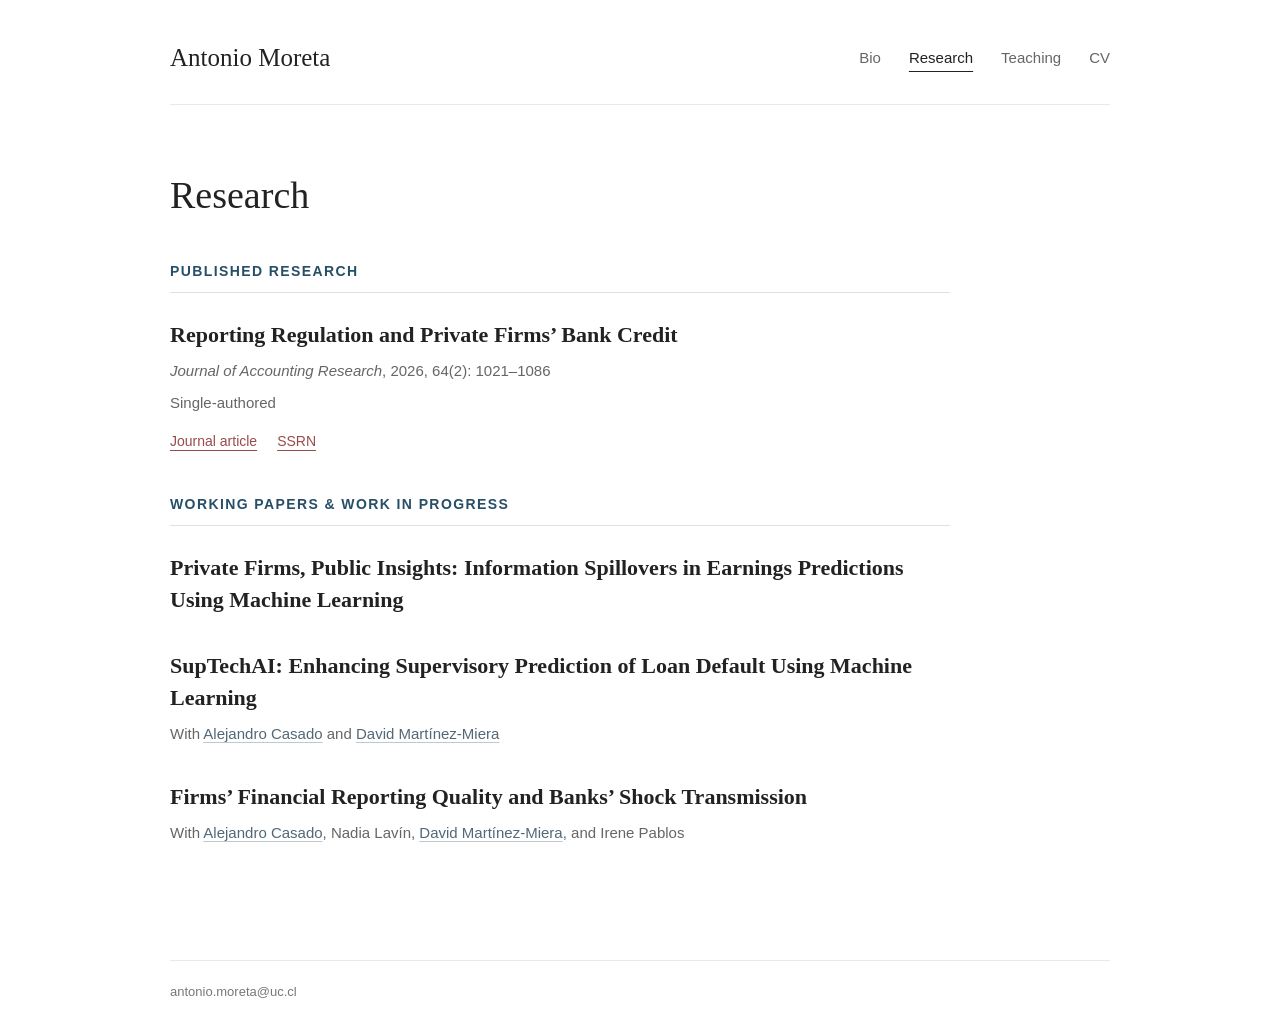
==== research.html @ 1a173d56 "Add files via upload" ====
<!doctype html><html lang="en"><head><meta charset="utf-8"><meta name="viewport" content="width=device-width, initial-scale=1"><title>Antonio Moreta — Research</title><meta name="description" content="Antonio Moreta, Assistant Professor of Accounting at Pontificia Universidad Católica de Chile. Research in private firms, financial reporting, and debt markets."><link rel="stylesheet" href="style.css"></head><body><a class="skip" href="#main">Skip to content</a><div class="wrap"><header><a class="name" href="index.html">Antonio Moreta</a><nav aria-label="Main navigation"><a href="index.html">Bio</a><a href="research.html" aria-current="page">Research</a><a href="teaching.html">Teaching</a><a href="assets/cv.pdf">CV</a></nav></header><main id="main"><div class="content"><h1>Research</h1><h2>Published Research</h2><article class="paper"><h3>Reporting Regulation and Private Firms’ Bank Credit</h3><p class="meta"><em>Journal of Accounting Research</em>, 2026, 64(2): 1021–1086</p><p class="meta">Single-authored</p><div class="paper-links"><a href="https://onlinelibrary.wiley.com/doi/10.1111/1475-679X.70025">Journal article</a><a href="https://papers.ssrn.com/sol3/papers.cfm?abstract_id=4716900">SSRN</a></div></article><h2>Working Papers &amp; Work in Progress</h2><article class="paper"><h3>Private Firms, Public Insights: Information Spillovers in Earnings Predictions Using Machine Learning</h3></article><article class="paper"><h3>SupTechAI: Enhancing Supervisory Prediction of Loan Default Using Machine Learning</h3><p class="meta">With <a href="https://alejandrocasado.com/">Alejandro Casado</a> and <a href="https://martinezmiera.com/">David Martínez-Miera</a></p></article><article class="paper"><h3>Firms’ Financial Reporting Quality and Banks’ Shock Transmission</h3><p class="meta">With <a href="https://alejandrocasado.com/">Alejandro Casado</a>, Nadia Lavín, <a href="https://martinezmiera.com/">David Martínez-Miera</a>, and Irene Pablos</p></article></div></main><footer><a href="mailto:antonio.moreta@uc.cl">antonio.moreta@uc.cl</a></footer></div></body></html>
---- style.css ----
*{box-sizing:border-box}html{font-size:17px}body{margin:0;background:#fff;color:#30343a;font-family:Arial,Helvetica,sans-serif;line-height:1.75}a{color:#284f68;text-decoration:none}a:hover{text-decoration:underline}a:focus-visible{outline:2px solid #284f68;outline-offset:6px}.wrap{max-width:1020px;margin:auto;padding:0 40px}header{display:flex;justify-content:space-between;align-items:center;padding:36px 0 24px;border-bottom:1px solid #e9e9e9}.name{font-family:Georgia,serif;font-size:25px;color:#222}nav{display:flex;gap:28px;font-size:15px}nav a{color:#666}nav a[aria-current]{color:#222;text-decoration:underline;text-underline-offset:8px}main{padding:66px 0 80px;min-height:65vh}.bio{display:grid;grid-template-columns:240px 1fr;gap:56px;align-items:start}.portrait{width:240px;height:340px;object-fit:cover;object-position:center 27%}h1,h2,h3{font-family:Georgia,'Times New Roman',serif;font-weight:400;color:#222;line-height:1.3}h1{font-size:38px;margin:0 0 12px}h2{font-size:25px;margin:45px 0 25px}h2:first-of-type{margin-top:36px}h3{font-size:21px;margin:0 0 7px}.role{line-height:1.6;font-size:16px;color:#666;margin:0 0 29px}p{margin:0 0 20px}.links{display:flex;gap:22px;flex-wrap:wrap;margin-top:28px;font-size:15px}.content{max-width:780px}.paper{margin-bottom:29px}.meta{font-size:15px;color:#666;margin:0}.course{margin:0 0 28px}.course .meta{margin-top:5px}.dates{font-size:14px;color:#777;margin:4px 0}.note{font-size:14px;color:#777;margin-top:34px}footer{padding:20px 0 30px;border-top:1px solid #e9e9e9;font-size:13px;color:#777}footer a{color:#777}.skip{position:absolute;left:-9999px}.skip:focus{left:16px;top:8px;background:white} @media(max-width:700px){.wrap{padding:0 24px}header{align-items:flex-start;flex-direction:column;gap:18px;padding-top:26px}nav{gap:24px}main{padding:38px 0 50px}.bio{grid-template-columns:1fr;gap:30px}.portrait{width:180px;height:250px}h1{font-size:32px}h2{font-size:24px}body{font-size:16px}}
/* Clear section hierarchy and native-resolution portrait */
.portrait{height:auto;object-fit:contain;object-position:initial;display:block;image-rendering:auto}
.content h2{font-family:Arial,Helvetica,sans-serif;font-size:14px;font-weight:700;letter-spacing:.1em;text-transform:uppercase;color:#284f68;border-bottom:1px solid #dce3e7;padding-bottom:12px;margin:42px 0 26px}
.content h3{font-family:Georgia,'Times New Roman',serif;font-size:22px;font-weight:400;line-height:1.45;color:#222}
.paper{margin-bottom:34px}.paper .meta{margin-top:6px}.paper-links{display:flex;gap:20px;font-size:14px;margin-top:12px}.paper-links a{text-decoration:underline;text-underline-offset:4px}.meta a{color:#526877;text-decoration:underline;text-decoration-color:#bcc9d0;text-underline-offset:3px}
.course{display:grid;grid-template-columns:1fr auto;column-gap:24px}.course h3{grid-column:1}.course .dates{grid-column:2;grid-row:1;align-self:center;margin:0;font-size:15px}.course .meta{grid-column:1 / -1}
@media(max-width:700px){.portrait{height:auto}.course{display:block}.course .dates{margin-top:6px}}

.paper h3,.course h3{font-weight:700}
.paper-links a{color:#994b4b}
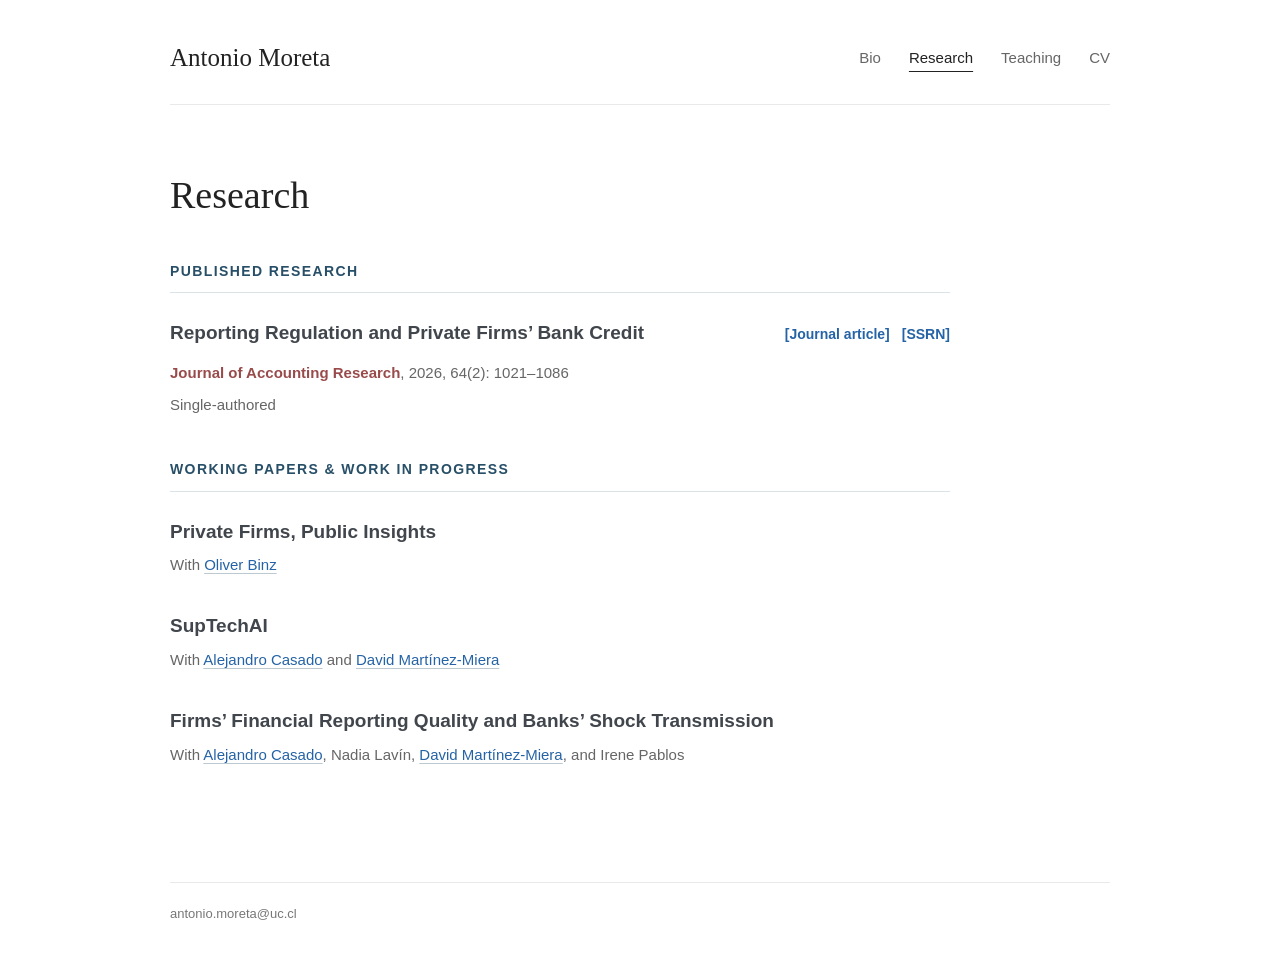
==== commit 0902fd1f: "Add files via upload" ====
--- a/research.html
+++ b/research.html
@@ -1 +1 @@
-<!doctype html><html lang="en"><head><meta charset="utf-8"><meta name="viewport" content="width=device-width, initial-scale=1"><title>Antonio Moreta — Research</title><meta name="description" content="Antonio Moreta, Assistant Professor of Accounting at Pontificia Universidad Católica de Chile. Research in private firms, financial reporting, and debt markets."><link rel="stylesheet" href="style.css"></head><body><a class="skip" href="#main">Skip to content</a><div class="wrap"><header><a class="name" href="index.html">Antonio Moreta</a><nav aria-label="Main navigation"><a href="index.html">Bio</a><a href="research.html" aria-current="page">Research</a><a href="teaching.html">Teaching</a><a href="assets/cv.pdf">CV</a></nav></header><main id="main"><div class="content"><h1>Research</h1><h2>Published Research</h2><article class="paper"><h3>Reporting Regulation and Private Firms’ Bank Credit</h3><p class="meta"><em>Journal of Accounting Research</em>, 2026, 64(2): 1021–1086</p><p class="meta">Single-authored</p><div class="paper-links"><a href="https://onlinelibrary.wiley.com/doi/10.1111/1475-679X.70025">Journal article</a><a href="https://papers.ssrn.com/sol3/papers.cfm?abstract_id=4716900">SSRN</a></div></article><h2>Working Papers &amp; Work in Progress</h2><article class="paper"><h3>Private Firms, Public Insights: Information Spillovers in Earnings Predictions Using Machine Learning</h3></article><article class="paper"><h3>SupTechAI: Enhancing Supervisory Prediction of Loan Default Using Machine Learning</h3><p class="meta">With <a href="https://alejandrocasado.com/">Alejandro Casado</a> and <a href="https://martinezmiera.com/">David Martínez-Miera</a></p></article><article class="paper"><h3>Firms’ Financial Reporting Quality and Banks’ Shock Transmission</h3><p class="meta">With <a href="https://alejandrocasado.com/">Alejandro Casado</a>, Nadia Lavín, <a href="https://martinezmiera.com/">David Martínez-Miera</a>, and Irene Pablos</p></article></div></main><footer><a href="mailto:antonio.moreta@uc.cl">antonio.moreta@uc.cl</a></footer></div></body></html>+<!doctype html><html lang="en"><head><meta charset="utf-8"><meta name="viewport" content="width=device-width, initial-scale=1"><title>Antonio Moreta — Research</title><meta name="description" content="Antonio Moreta, Assistant Professor of Accounting at Pontificia Universidad Católica de Chile. Research in private firms, financial reporting, and debt markets."><link rel="stylesheet" href="style.css"></head><body><a class="skip" href="#main">Skip to content</a><div class="wrap"><header><a class="name" href="index.html">Antonio Moreta</a><nav aria-label="Main navigation"><a href="index.html">Bio</a><a href="research.html" aria-current="page">Research</a><a href="teaching.html">Teaching</a><a href="assets/cv.pdf">CV</a></nav></header><main id="main"><div class="content"><h1>Research</h1><h2>Published Research</h2><article class="paper"><div class="paper-heading"><h3>Reporting Regulation and Private Firms’ Bank Credit</h3><div class="paper-links"><a href="https://onlinelibrary.wiley.com/doi/10.1111/1475-679X.70025">[Journal article]</a><a href="https://papers.ssrn.com/sol3/papers.cfm?abstract_id=4716900">[SSRN]</a></div></div><p class="meta"><strong class="journal-name">Journal of Accounting Research</strong>, 2026, 64(2): 1021–1086</p><p class="meta">Single-authored</p></article><h2>Working Papers &amp; Work in Progress</h2><article class="paper"><h3>Private Firms, Public Insights</h3><p class="meta">With <a href="https://esmt.berlin/person/oliver-binz">Oliver Binz</a></p></article><article class="paper"><h3>SupTechAI</h3><p class="meta">With <a href="https://alejandrocasado.com/">Alejandro Casado</a> and <a href="https://martinezmiera.com/">David Martínez-Miera</a></p></article><article class="paper"><h3>Firms’ Financial Reporting Quality and Banks’ Shock Transmission</h3><p class="meta">With <a href="https://alejandrocasado.com/">Alejandro Casado</a>, Nadia Lavín, <a href="https://martinezmiera.com/">David Martínez-Miera</a>, and Irene Pablos</p></article></div></main><footer><a href="mailto:antonio.moreta@uc.cl">antonio.moreta@uc.cl</a></footer></div></body></html>
--- a/style.css
+++ b/style.css
@@ -9,3 +9,30 @@
 
 .paper h3,.course h3{font-weight:700}
 .paper-links a{color:#994b4b}
+
+/* Center the biography on mobile; keep desktop alignment. */
+@media (max-width:700px){
+  body:has(.bio) header{align-items:center;text-align:center}
+  body:has(.bio) nav{justify-content:center;flex-wrap:wrap}
+  .bio{text-align:center}
+  .bio .portrait{margin-inline:auto}
+  .bio .links{justify-content:center}
+  body:has(.bio) footer{text-align:center}
+}
+
+/* Research typography and publication links. */
+.content .paper h3{font-family:Arial,Helvetica,sans-serif;font-size:19px;font-weight:700;line-height:1.45;color:#41464d}
+.paper-heading{display:flex;align-items:baseline;justify-content:space-between;gap:18px}
+.paper-heading h3{flex:1;min-width:0}
+.paper-heading .paper-links{flex-shrink:0;gap:12px;margin-top:0}
+.paper-links a{color:#284f68;font-weight:700;text-decoration:none;white-space:nowrap}
+.paper-links a:hover{text-decoration:underline}
+.journal-name{color:#994b4b;font-weight:700}
+@media(max-width:700px){
+  .paper-heading{display:block}
+  .paper-heading .paper-links{margin:8px 0 12px;flex-wrap:wrap}
+}
+
+/* Unified titles and a clearer blue for content links. */
+.content .paper h3,.content .course h3{font-family:Arial,Helvetica,sans-serif;font-size:19px;font-weight:700;line-height:1.45;color:#41464d}
+a,.paper-links a,.meta a{color:#2563a6}
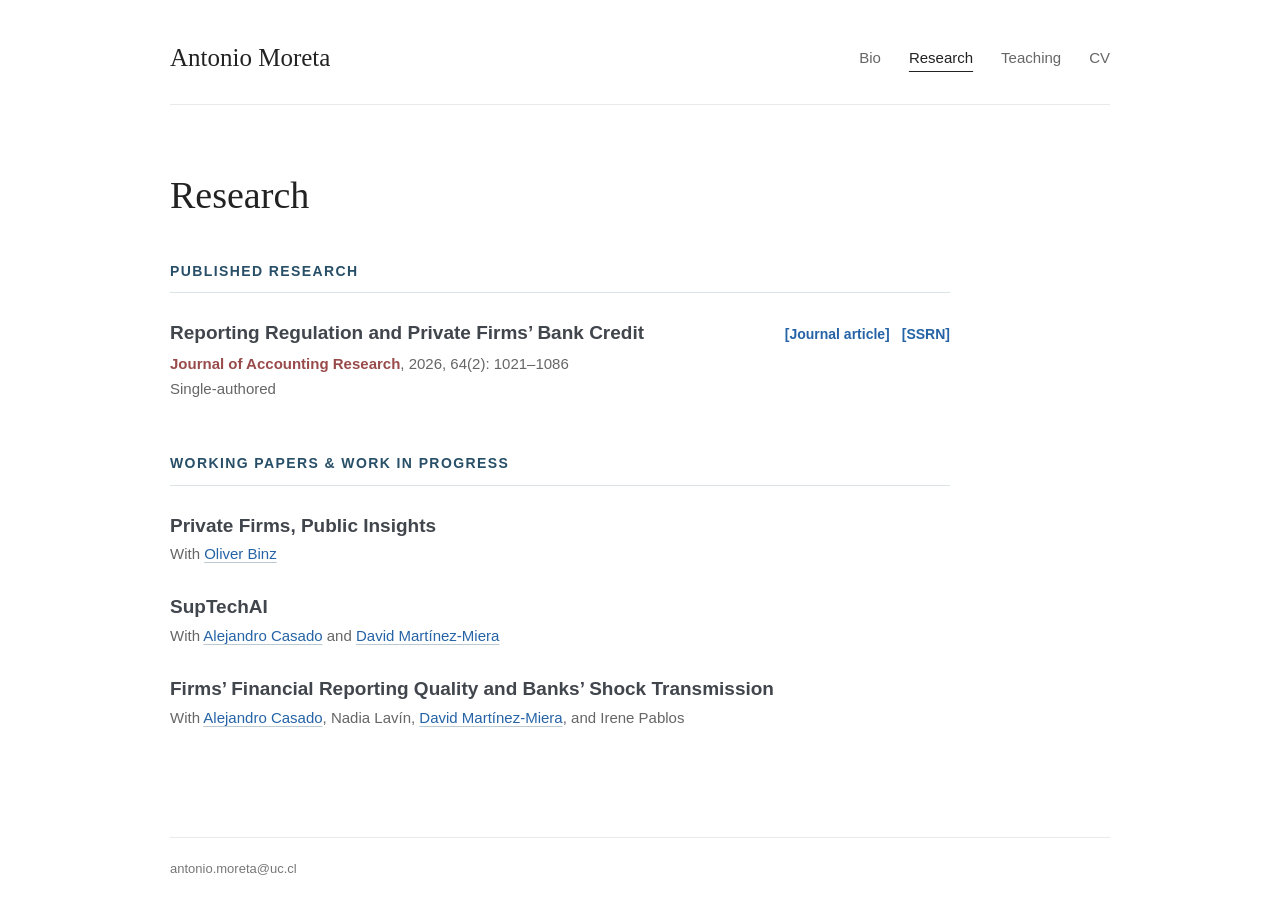
==== commit 2c10d18f: "Add files via upload" ====
--- a/research.html
+++ b/research.html
@@ -1 +1 @@
-<!doctype html><html lang="en"><head><meta charset="utf-8"><meta name="viewport" content="width=device-width, initial-scale=1"><title>Antonio Moreta — Research</title><meta name="description" content="Antonio Moreta, Assistant Professor of Accounting at Pontificia Universidad Católica de Chile. Research in private firms, financial reporting, and debt markets."><link rel="stylesheet" href="style.css"></head><body><a class="skip" href="#main">Skip to content</a><div class="wrap"><header><a class="name" href="index.html">Antonio Moreta</a><nav aria-label="Main navigation"><a href="index.html">Bio</a><a href="research.html" aria-current="page">Research</a><a href="teaching.html">Teaching</a><a href="assets/cv.pdf">CV</a></nav></header><main id="main"><div class="content"><h1>Research</h1><h2>Published Research</h2><article class="paper"><div class="paper-heading"><h3>Reporting Regulation and Private Firms’ Bank Credit</h3><div class="paper-links"><a href="https://onlinelibrary.wiley.com/doi/10.1111/1475-679X.70025">[Journal article]</a><a href="https://papers.ssrn.com/sol3/papers.cfm?abstract_id=4716900">[SSRN]</a></div></div><p class="meta"><strong class="journal-name">Journal of Accounting Research</strong>, 2026, 64(2): 1021–1086</p><p class="meta">Single-authored</p></article><h2>Working Papers &amp; Work in Progress</h2><article class="paper"><h3>Private Firms, Public Insights</h3><p class="meta">With <a href="https://esmt.berlin/person/oliver-binz">Oliver Binz</a></p></article><article class="paper"><h3>SupTechAI</h3><p class="meta">With <a href="https://alejandrocasado.com/">Alejandro Casado</a> and <a href="https://martinezmiera.com/">David Martínez-Miera</a></p></article><article class="paper"><h3>Firms’ Financial Reporting Quality and Banks’ Shock Transmission</h3><p class="meta">With <a href="https://alejandrocasado.com/">Alejandro Casado</a>, Nadia Lavín, <a href="https://martinezmiera.com/">David Martínez-Miera</a>, and Irene Pablos</p></article></div></main><footer><a href="mailto:antonio.moreta@uc.cl">antonio.moreta@uc.cl</a></footer></div></body></html>+<!doctype html><html lang="en"><head><meta charset="utf-8"><meta name="viewport" content="width=device-width, initial-scale=1"><title>Antonio Moreta | Research in Accounting</title><meta name="description" content="Explore Antonio Moreta’s accounting research on private firms, financial reporting, bank credit, and machine learning, including publications and working papers."><link rel="stylesheet" href="style.css"><link rel="canonical" href="https://antoniomoreta.com/research.html"></head><body><a class="skip" href="#main">Skip to content</a><div class="wrap"><header><a class="name" href="index.html">Antonio Moreta</a><nav aria-label="Main navigation"><a href="index.html">Bio</a><a href="research.html" aria-current="page">Research</a><a href="teaching.html">Teaching</a><a href="assets/cv.pdf">CV</a></nav></header><main id="main"><div class="content"><h1>Research</h1><h2>Published Research</h2><article class="paper"><div class="paper-heading"><h3>Reporting Regulation and Private Firms’ Bank Credit</h3><div class="paper-links"><a href="https://onlinelibrary.wiley.com/doi/10.1111/1475-679X.70025">[Journal article]</a><a href="https://papers.ssrn.com/sol3/papers.cfm?abstract_id=4716900">[SSRN]</a></div></div><p class="meta"><strong class="journal-name">Journal of Accounting Research</strong>, 2026, 64(2): 1021–1086</p><p class="meta">Single-authored</p></article><h2>Working Papers &amp; Work in Progress</h2><article class="paper"><h3>Private Firms, Public Insights</h3><p class="meta">With <a href="https://esmt.berlin/person/oliver-binz">Oliver Binz</a></p></article><article class="paper"><h3>SupTechAI</h3><p class="meta">With <a href="https://alejandrocasado.com/">Alejandro Casado</a> and <a href="https://martinezmiera.com/">David Martínez-Miera</a></p></article><article class="paper"><h3>Firms’ Financial Reporting Quality and Banks’ Shock Transmission</h3><p class="meta">With <a href="https://alejandrocasado.com/">Alejandro Casado</a>, Nadia Lavín, <a href="https://martinezmiera.com/">David Martínez-Miera</a>, and Irene Pablos</p></article></div></main><footer><a href="mailto:antonio.moreta@uc.cl">antonio.moreta@uc.cl</a></footer></div></body></html>
--- a/style.css
+++ b/style.css
@@ -36,3 +36,14 @@
 /* Unified titles and a clearer blue for content links. */
 .content .paper h3,.content .course h3{font-family:Arial,Helvetica,sans-serif;font-size:19px;font-weight:700;line-height:1.45;color:#41464d}
 a,.paper-links a,.meta a{color:#2563a6}
+
+/* Compact entries and consistent spacing between sections. */
+.content .paper h3,.content .course h3{margin-bottom:3px}
+.paper .meta,.course .meta{margin-top:2px;line-height:1.55}
+.paper .meta + .meta{margin-top:2px}
+.paper,.course{margin-bottom:28px}
+.content article + h2{margin-top:54px}
+@media(max-width:700px){
+  .course .dates{margin-top:2px;line-height:1.55}
+  .paper-heading .paper-links{margin:4px 0 5px}
+}
